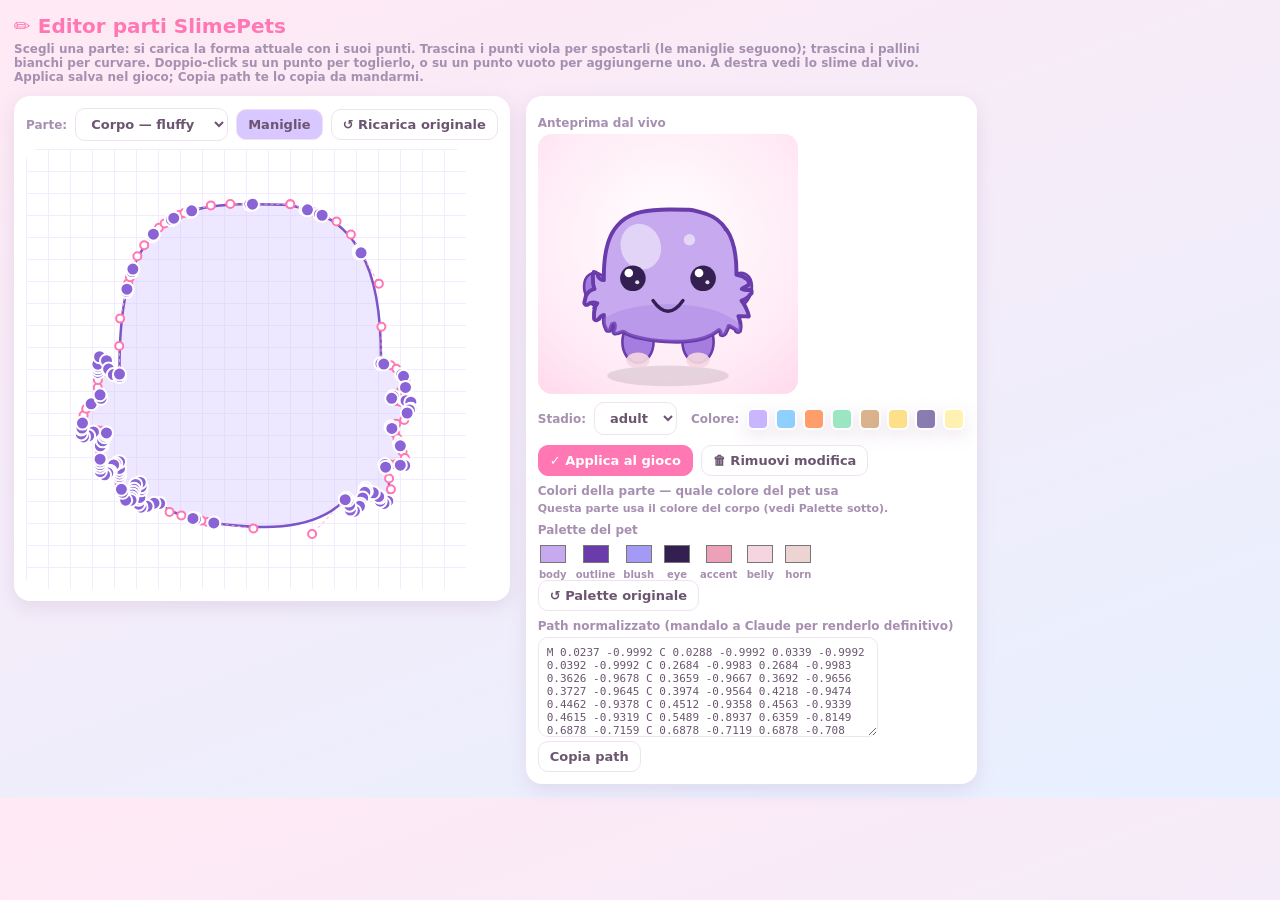
==== editor.html @ 23174497 "Editor: colori — quale colore del pet usa ogni parte + palette del pet render.js: - palette() ora ac" ====
<!doctype html>
<html lang="it">
<head>
<meta charset="utf-8" />
<meta name="viewport" content="width=device-width, initial-scale=1" />
<title>SlimePets — Editor parti</title>
<style>
  :root { --bg1:#ffe9f4; --bg2:#e7f0ff; --panel:#fff; --ink:#6b5570; --ink-soft:#a68fb0; --pink-d:#ff77b3; --line:#efe3ef; --shadow:0 6px 18px rgba(160,120,170,.18); }
  * { box-sizing:border-box; }
  body { margin:0; font-family:"Baloo 2","Quicksand","Segoe UI",system-ui,sans-serif; color:var(--ink); background:linear-gradient(160deg,var(--bg1),var(--bg2)); padding:14px; }
  h1 { font-size:20px; color:var(--pink-d); margin:0 0 4px; }
  .hint { font-size:12px; color:var(--ink-soft); font-weight:600; margin:0 0 12px; max-width:920px; }
  .wrap { display:flex; gap:16px; flex-wrap:wrap; align-items:flex-start; }
  .col { background:var(--panel); border-radius:16px; box-shadow:var(--shadow); padding:12px; }
  .toolbar { display:flex; flex-wrap:wrap; gap:8px; align-items:center; margin-bottom:8px; }
  select, button { font-family:inherit; font-weight:700; font-size:13px; color:var(--ink); border:1px solid var(--line); background:#fff; border-radius:10px; padding:7px 11px; cursor:pointer; }
  button.accent { background:var(--pink-d); color:#fff; border-color:var(--pink-d); }
  button.on { background:#d9c7ff; }
  #board { touch-action:none; border-radius:12px; background:
      linear-gradient(#f3ecff 1px, transparent 1px) 0 0/22px 22px,
      linear-gradient(90deg,#f3ecff 1px, transparent 1px) 0 0/22px 22px, #fff; display:block; }
  .lbl { font-size:12px; font-weight:800; color:var(--ink-soft); margin:8px 0 4px; }
  #out { width:340px; height:100px; font-family:ui-monospace,Consolas,monospace; font-size:11px; border:1px solid var(--line); border-radius:10px; padding:8px; color:var(--ink); background:#fff; }
  #preview { width:260px; height:260px; background:radial-gradient(circle at 50% 40%,#fff,#ffeaf5 70%,#ffd9ec); border-radius:14px; display:block; }
  .row { display:flex; gap:8px; align-items:center; flex-wrap:wrap; }
  .note { font-size:11px; color:var(--ink-soft); font-weight:600; }
  .swatches { display:flex; gap:6px; }
  .sw { width:22px; height:22px; border-radius:6px; border:2px solid #fff; box-shadow:var(--shadow); cursor:pointer; }
  .anchor { fill:#8a63d6; stroke:#fff; stroke-width:2; cursor:grab; }
  .handle { fill:#fff; stroke:#ff77b3; stroke-width:2; cursor:grab; }
  .hline { stroke:#ff9ecb; stroke-width:1; stroke-dasharray:3 3; }
  .shape { fill:#c9b6ff55; stroke:#7a55c8; stroke-width:2.5; stroke-linejoin:round; }
</style>
</head>
<body>
<h1>✏️ Editor parti SlimePets</h1>
<p class="hint">Scegli una parte: si carica la <b>forma attuale</b> con i suoi punti. Trascina i <b>punti viola</b> per spostarli (le maniglie seguono); trascina i <b>pallini bianchi</b> per curvare. <b>Doppio-click</b> su un punto per toglierlo, o su un punto vuoto per aggiungerne uno. A destra vedi lo slime dal vivo. <b>Applica</b> salva nel gioco; <b>Copia path</b> te lo copia da mandarmi.</p>

<div class="wrap">
  <div class="col">
    <div class="toolbar">
      <span class="lbl" style="margin:0">Parte:</span>
      <select id="part"></select>
      <button id="handles" class="on">Maniglie</button>
      <button id="reload">↺ Ricarica originale</button>
    </div>
    <svg id="board" width="440" height="440" viewBox="0 0 440 440"></svg>
  </div>

  <div class="col">
    <div class="lbl">Anteprima dal vivo</div>
    <svg id="preview" viewBox="0 0 200 200"></svg>
    <div class="row" style="margin-top:8px">
      <span class="lbl" style="margin:0">Stadio:</span>
      <select id="stage"><option>baby</option><option>child</option><option>teen</option><option selected>adult</option></select>
      <span class="lbl" style="margin:0 0 0 6px">Colore:</span>
      <span class="swatches" id="els"></span>
    </div>
    <div class="row" style="margin-top:10px">
      <button id="apply" class="accent">✓ Applica al gioco</button>
      <button id="reset">🗑 Rimuovi modifica</button>
    </div>
    <div class="lbl">Colori della parte — quale colore del pet usa</div>
    <div id="partColors" class="row"></div>
    <div class="lbl">Palette del pet</div>
    <div id="palette" class="row"></div>
    <div class="row"><button id="resetPal">↺ Palette originale</button></div>
    <div class="lbl">Path normalizzato (mandalo a Claude per renderlo definitivo)</div>
    <textarea id="out" readonly></textarea>
    <div class="row"><button id="copy">Copia path</button> <span class="note" id="copied"></span></div>
  </div>
</div>

<script type="module">
await fetch('./js/pet.js', { cache:'reload' });
await fetch('./js/render.js', { cache:'reload' });
const Pet = await import('./js/pet.js');
const R = await import('./js/render.js');
const renderPet = R.renderPet;
const NS='http://www.w3.org/2000/svg';

window.SLIME_PART_OVERRIDES = window.SLIME_PART_OVERRIDES || {};
window.SLIME_PART_ASPECTS = window.SLIME_PART_ASPECTS || {};
window.SLIME_PALETTE_OVERRIDE = window.SLIME_PALETTE_OVERRIDE || {};
window.SLIME_PART_COLOR_ROLES = window.SLIME_PART_COLOR_ROLES || {};
// pick up any previously saved edits
try { const o=localStorage.getItem('slime_part_overrides'); if(o) Object.assign(window.SLIME_PART_OVERRIDES, JSON.parse(o)); } catch(_){}
try { const a=localStorage.getItem('slime_part_aspects'); if(a) Object.assign(window.SLIME_PART_ASPECTS, JSON.parse(a)); } catch(_){}
try { const p=localStorage.getItem('slime_palette_override'); if(p) Object.assign(window.SLIME_PALETTE_OVERRIDE, JSON.parse(p)); } catch(_){}
try { const r=localStorage.getItem('slime_part_color_roles'); if(r) Object.assign(window.SLIME_PART_COLOR_ROLES, JSON.parse(r)); } catch(_){}

const ROLES = ['body','bodyDark','outline','shade','accent','accentDark','belly','blush','horn','eye'];
const PART_SLOTS = {
  fluffy: [], spiky: [],
  devil: [['fill','Corno','horn'],['stroke','Bordo','accentDark']],
  earOuter: [['fill','Orecchio','body'],['stroke','Bordo','outline'],['inner','Interno','blush']],
  fangMouth: [['line','Bocca','outline'],['toothFill','Dente','bianco'],['toothOutline','Bordo dente','outline']],
  openMouth: [['cavity','Cavità','eye'],['outline','Bordo','outline'],['tongue','Lingua','blush']],
};
const PAL_ROLES = ['body','outline','blush','eye','accent','belly','horn'];
function hslToHex(str){
  const m=(str||'').match(/hsl\(([\d.]+)\s+([\d.]+)%\s+([\d.]+)%/); if(!m) return '#cccccc';
  const h=+m[1]/360, s=+m[2]/100, l=+m[3]/100;
  const f=(n)=>{ const k=(n+h*12)%12; const a=s*Math.min(l,1-l); const c=l-a*Math.max(-1,Math.min(k-3,9-k,1)); return Math.round(255*c); };
  return '#'+[f(0),f(8),f(4)].map(x=>x.toString(16).padStart(2,'0')).join('');
}

const PARTS = {
  fluffy:    { label:'Corpo — fluffy', genome:{ bodyShape:'fluffy' } },
  spiky:     { label:'Corpo — spiky',  genome:{ bodyShape:'spiky' } },
  devil:     { label:'Corna — devil',  genome:{ bodyShape:'blob', horn:'devil' } },
  earOuter:  { label:'Orecchie — cat', genome:{ bodyShape:'blob', ears:'cat' } },
  fangMouth: { label:'Bocca — fang',   genome:{ bodyShape:'blob', mouth:'fang' } },
  openMouth: { label:'Bocca — open',   genome:{ bodyShape:'blob', mouth:'open' } },
};
const ELEMENTS = ['none','water','fire','grass','earth','lightning','dark','light'];
const ELCOL = { none:'#c9b6ff', water:'#8fd0ff', fire:'#ff9e6b', grass:'#9be7c4', earth:'#d9b38c', lightning:'#ffe08a', dark:'#8a7bb0', light:'#fff2b0' };

const CX=220, CY=220;
let nodes=[];        // [{a:[x,y], in:[x,y], out:[x,y]}] in CANVAS coords
let halfW=165, halfH=165, aspect=1;
let showHandles=true, element='none', drag=null;
const base = Pet.generateGenome(0x5eed1234);

const board=document.getElementById('board'), preview=document.getElementById('preview'), partSel=document.getElementById('part'), stageSel=document.getElementById('stage'), out=document.getElementById('out');
for (const k of Object.keys(PARTS)){ const o=document.createElement('option'); o.value=k; o.textContent=PARTS[k].label; partSel.appendChild(o); }
const elsBox=document.getElementById('els');
for (const e of ELEMENTS){ const s=document.createElement('span'); s.className='sw'; s.style.background=ELCOL[e]; s.title=e; s.onclick=()=>{element=e; renderPreview();}; elsBox.appendChild(s); }

// ---- parse a unit path (M/C…Z) into nodes ----
function parseUnit(d){
  const toks=d.match(/[MC]|-?\d*\.?\d+/g); if(!toks) return [];
  const anchors=[], segs=[]; let k=0;
  while(k<toks.length){
    const t=toks[k];
    if(t==='M'){ anchors.push([+toks[k+1],+toks[k+2]]); k+=3; }
    else if(t==='C'){ segs.push({c1:[+toks[k+1],+toks[k+2]], c2:[+toks[k+3],+toks[k+4]]}); anchors.push([+toks[k+5],+toks[k+6]]); k+=7; }
    else k++;
  }
  const n=segs.length;
  const nd=[];
  for(let i=0;i<n;i++){
    nd.push({ a:anchors[i].slice(), out:segs[i].c1.slice(), in:segs[(i-1+n)%n].c2.slice() });
  }
  return nd;
}
const u2c = (p)=>[CX+p[0]*halfW, CY+p[1]*halfH];
const c2u = (p)=>[(p[0]-CX)/halfW, (p[1]-CY)/halfH];

function loadPart(){
  const key=partSel.value;
  const unit = (window.SLIME_PART_OVERRIDES[key]) || R.BUILTIN_PART_UNITS[key];
  aspect = window.SLIME_PART_ASPECTS[key] || R.BUILTIN_PART_ASPECTS[key] || 1;
  const base165 = aspect<1 ? 165*aspect : 165;
  halfW = base165; halfH = base165/aspect;
  const un = parseUnit(unit);
  nodes = un.map(nd=>({ a:u2c(nd.a), in:u2c(nd.in), out:u2c(nd.out) }));
  renderPartColors();
  redraw();
}

// nodes(canvas) -> unit path string
function nodesToUnit(){
  const n=nodes.length; if(!n) return '';
  const A=nodes.map(nd=>c2u(nd.a)), I=nodes.map(nd=>c2u(nd.in)), O=nodes.map(nd=>c2u(nd.out));
  const r=v=>Math.round(v*10000)/10000;
  let d=`M ${r(A[0][0])} ${r(A[0][1])} `;
  for(let i=0;i<n;i++){ const j=(i+1)%n; d+=`C ${r(O[i][0])} ${r(O[i][1])} ${r(I[j][0])} ${r(I[j][1])} ${r(A[j][0])} ${r(A[j][1])} `; }
  return d+'Z';
}
// nodes(canvas) -> board path string (canvas coords)
function nodesToBoard(){
  const n=nodes.length; if(!n) return '';
  let d=`M ${nodes[0].a[0]} ${nodes[0].a[1]} `;
  for(let i=0;i<n;i++){ const j=(i+1)%n; d+=`C ${nodes[i].out[0]} ${nodes[i].out[1]} ${nodes[j].in[0]} ${nodes[j].in[1]} ${nodes[j].a[0]} ${nodes[j].a[1]} `; }
  return d+'Z';
}

function applyLive(){
  const key=partSel.value;
  window.SLIME_PART_OVERRIDES[key]=nodesToUnit();
  window.SLIME_PART_ASPECTS[key]=aspect;
  out.value=nodesToUnit();
}
function renderPreview(){
  const g={ ...base, bodyShape:'blob', eyes:'round', mouth:'smile', ears:'none', horn:'none', nose:'none', tail:'none', pattern:'none', cheeks:'none', element, ...PARTS[partSel.value].genome };
  preview.innerHTML=''; renderPet(preview, g, stageSel.value, { element });
}
function persistColors(){
  localStorage.setItem('slime_palette_override', JSON.stringify(window.SLIME_PALETTE_OVERRIDE));
  localStorage.setItem('slime_part_color_roles', JSON.stringify(window.SLIME_PART_COLOR_ROLES));
}
function renderPartColors(){
  const key=partSel.value; const box=document.getElementById('partColors'); box.innerHTML='';
  const slots=PART_SLOTS[key]||[];
  if(!slots.length){ box.innerHTML='<span class="note">Questa parte usa il colore del corpo (vedi Palette sotto).</span>'; return; }
  const roles = window.SLIME_PART_COLOR_ROLES[key] = window.SLIME_PART_COLOR_ROLES[key] || {};
  for(const [slot,label,def] of slots){
    const wrap=document.createElement('label'); wrap.style.cssText='font-size:11px;font-weight:700;color:var(--ink-soft);display:flex;flex-direction:column;gap:2px';
    const sel=document.createElement('select');
    const o0=document.createElement('option'); o0.value=''; o0.textContent='default ('+def+')'; sel.appendChild(o0);
    for(const r of ROLES){ const o=document.createElement('option'); o.value=r; o.textContent=r; sel.appendChild(o); }
    sel.value = roles[slot]||'';
    sel.onchange=()=>{ if(sel.value) roles[slot]=sel.value; else delete roles[slot]; persistColors(); renderPreview(); };
    wrap.appendChild(document.createTextNode(label)); wrap.appendChild(sel); box.appendChild(wrap);
  }
}
function renderPalette(){
  const box=document.getElementById('palette'); box.innerHTML='';
  const pal=R.paletteOf({ ...base, element });
  for(const r of PAL_ROLES){
    const wrap=document.createElement('label'); wrap.style.cssText='font-size:10px;font-weight:700;color:var(--ink-soft);display:flex;flex-direction:column;align-items:center;gap:2px';
    const inp=document.createElement('input'); inp.type='color';
    inp.value=window.SLIME_PALETTE_OVERRIDE[r]||hslToHex(pal[r]);
    inp.style.cssText='width:30px;height:26px;border:none;background:none;cursor:pointer;padding:0';
    inp.oninput=()=>{ window.SLIME_PALETTE_OVERRIDE[r]=inp.value; persistColors(); renderPreview(); };
    wrap.appendChild(inp); wrap.appendChild(document.createTextNode(r)); box.appendChild(wrap);
  }
}
function redraw(){
  applyLive();
  let svg=`<path class="shape" d="${nodesToBoard()}"/>`;
  if(showHandles){
    nodes.forEach((nd,i)=>{
      svg+=`<line class="hline" x1="${nd.a[0]}" y1="${nd.a[1]}" x2="${nd.in[0]}" y2="${nd.in[1]}"/>`;
      svg+=`<line class="hline" x1="${nd.a[0]}" y1="${nd.a[1]}" x2="${nd.out[0]}" y2="${nd.out[1]}"/>`;
      svg+=`<circle class="handle" cx="${nd.in[0]}" cy="${nd.in[1]}" r="4" data-i="${i}" data-t="in"/>`;
      svg+=`<circle class="handle" cx="${nd.out[0]}" cy="${nd.out[1]}" r="4" data-i="${i}" data-t="out"/>`;
    });
  }
  nodes.forEach((nd,i)=>{ svg+=`<circle class="anchor" cx="${nd.a[0]}" cy="${nd.a[1]}" r="6.5" data-i="${i}" data-t="a"/>`; });
  board.innerHTML=svg;
  renderPreview();
}

function boardPt(ev){ const r=board.getBoundingClientRect(); return [(ev.clientX-r.left)*440/r.width, (ev.clientY-r.top)*440/r.height]; }
board.addEventListener('pointerdown',(ev)=>{
  const t=ev.target;
  if(t.tagName==='circle'){ drag={i:+t.getAttribute('data-i'), t:t.getAttribute('data-t')}; board.setPointerCapture(ev.pointerId); }
});
board.addEventListener('pointermove',(ev)=>{
  if(!drag) return; const p=boardPt(ev); const nd=nodes[drag.i];
  if(drag.t==='a'){ const dx=p[0]-nd.a[0], dy=p[1]-nd.a[1]; nd.a=[p[0],p[1]]; nd.in=[nd.in[0]+dx,nd.in[1]+dy]; nd.out=[nd.out[0]+dx,nd.out[1]+dy]; }
  else { nd[drag.t]=[p[0],p[1]]; }
  redraw();
});
board.addEventListener('pointerup',()=>{ drag=null; });
board.addEventListener('dblclick',(ev)=>{
  const t=ev.target;
  if(t.tagName==='circle' && t.getAttribute('data-t')==='a'){
    if(nodes.length>3){ nodes.splice(+t.getAttribute('data-i'),1); redraw(); }
    return;
  }
  // add a node at the clicked position (between nearest two anchors)
  const p=boardPt(ev); let best=0, bd=1e9;
  for(let i=0;i<nodes.length;i++){ const j=(i+1)%nodes.length; const mx=(nodes[i].a[0]+nodes[j].a[0])/2, my=(nodes[i].a[1]+nodes[j].a[1])/2; const d=(mx-p[0])**2+(my-p[1])**2; if(d<bd){bd=d;best=i;} }
  nodes.splice(best+1,0,{ a:[p[0],p[1]], in:[p[0]-14,p[1]], out:[p[0]+14,p[1]] });
  redraw();
});

document.getElementById('handles').onclick=(e)=>{ showHandles=!showHandles; e.target.classList.toggle('on',showHandles); redraw(); };
document.getElementById('reload').onclick=()=>{ const key=partSel.value; delete window.SLIME_PART_OVERRIDES[key]; delete window.SLIME_PART_ASPECTS[key]; loadPart(); flash('originale caricato'); };
document.getElementById('apply').onclick=()=>{ applyLive(); localStorage.setItem('slime_part_overrides',JSON.stringify(window.SLIME_PART_OVERRIDES)); localStorage.setItem('slime_part_aspects',JSON.stringify(window.SLIME_PART_ASPECTS)); flash('salvato ✓'); };
document.getElementById('reset').onclick=()=>{ const key=partSel.value; delete window.SLIME_PART_OVERRIDES[key]; delete window.SLIME_PART_ASPECTS[key]; localStorage.setItem('slime_part_overrides',JSON.stringify(window.SLIME_PART_OVERRIDES)); localStorage.setItem('slime_part_aspects',JSON.stringify(window.SLIME_PART_ASPECTS)); loadPart(); flash('modifica rimossa'); };
document.getElementById('copy').onclick=async()=>{ try{ await navigator.clipboard.writeText(out.value); flash('copiato ✓'); }catch(_){} };
document.getElementById('resetPal').onclick=()=>{ window.SLIME_PALETTE_OVERRIDE={}; persistColors(); renderPalette(); renderPreview(); flash('palette originale'); };
partSel.onchange=loadPart;
stageSel.onchange=renderPreview;
function flash(t){ const c=document.getElementById('copied'); c.textContent=t; setTimeout(()=>c.textContent='',1600); }

renderPalette();
loadPart();
</script>
</body>
</html>
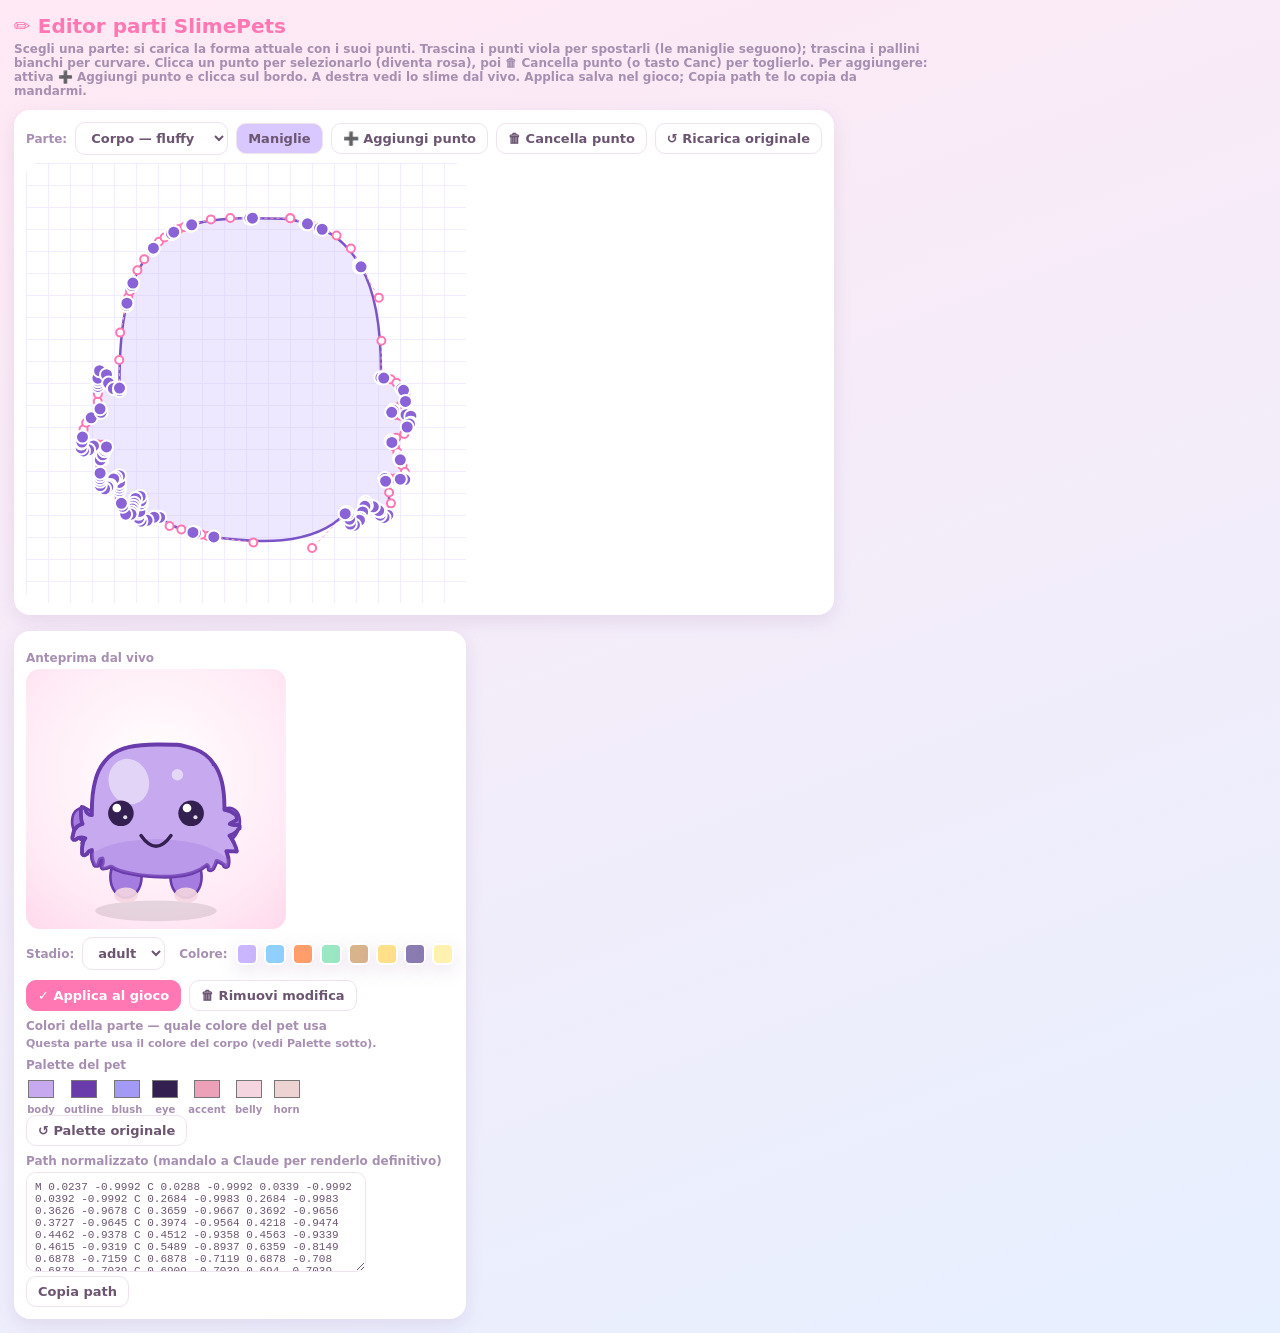
==== commit 7a94cef5: "Editor: niente aggiunta accidentale; selezione + cancellazione punti - Click su un punto = lo SELEZI" ====
--- a/editor.html
+++ b/editor.html
@@ -34,7 +34,7 @@
 </head>
 <body>
 <h1>✏️ Editor parti SlimePets</h1>
-<p class="hint">Scegli una parte: si carica la <b>forma attuale</b> con i suoi punti. Trascina i <b>punti viola</b> per spostarli (le maniglie seguono); trascina i <b>pallini bianchi</b> per curvare. <b>Doppio-click</b> su un punto per toglierlo, o su un punto vuoto per aggiungerne uno. A destra vedi lo slime dal vivo. <b>Applica</b> salva nel gioco; <b>Copia path</b> te lo copia da mandarmi.</p>
+<p class="hint">Scegli una parte: si carica la <b>forma attuale</b> con i suoi punti. Trascina i <b>punti viola</b> per spostarli (le maniglie seguono); trascina i <b>pallini bianchi</b> per curvare. <b>Clicca un punto per selezionarlo</b> (diventa rosa), poi <b>🗑 Cancella punto</b> (o tasto Canc) per toglierlo. Per aggiungere: attiva <b>➕ Aggiungi punto</b> e clicca sul bordo. A destra vedi lo slime dal vivo. <b>Applica</b> salva nel gioco; <b>Copia path</b> te lo copia da mandarmi.</p>
 
 <div class="wrap">
   <div class="col">
@@ -42,6 +42,8 @@
       <span class="lbl" style="margin:0">Parte:</span>
       <select id="part"></select>
       <button id="handles" class="on">Maniglie</button>
+      <button id="addmode">➕ Aggiungi punto</button>
+      <button id="delpt">🗑 Cancella punto</button>
       <button id="reload">↺ Ricarica originale</button>
     </div>
     <svg id="board" width="440" height="440" viewBox="0 0 440 440"></svg>
@@ -119,7 +121,7 @@
 const CX=220, CY=220;
 let nodes=[];        // [{a:[x,y], in:[x,y], out:[x,y]}] in CANVAS coords
 let halfW=165, halfH=165, aspect=1;
-let showHandles=true, element='none', drag=null;
+let showHandles=true, element='none', drag=null, selected=null, addMode=false;
 const base = Pet.generateGenome(0x5eed1234);
 
 const board=document.getElementById('board'), preview=document.getElementById('preview'), partSel=document.getElementById('part'), stageSel=document.getElementById('stage'), out=document.getElementById('out');
@@ -155,6 +157,7 @@
   halfW = base165; halfH = base165/aspect;
   const un = parseUnit(unit);
   nodes = un.map(nd=>({ a:u2c(nd.a), in:u2c(nd.in), out:u2c(nd.out) }));
+  selected=null;
   renderPartColors();
   redraw();
 }
@@ -228,7 +231,7 @@
       svg+=`<circle class="handle" cx="${nd.out[0]}" cy="${nd.out[1]}" r="4" data-i="${i}" data-t="out"/>`;
     });
   }
-  nodes.forEach((nd,i)=>{ svg+=`<circle class="anchor" cx="${nd.a[0]}" cy="${nd.a[1]}" r="6.5" data-i="${i}" data-t="a"/>`; });
+  nodes.forEach((nd,i)=>{ const sel=i===selected; svg+=`<circle class="anchor" cx="${nd.a[0]}" cy="${nd.a[1]}" r="${sel?8.5:6.5}" ${sel?'style="fill:#ff3399"':''} data-i="${i}" data-t="a"/>`; });
   board.innerHTML=svg;
   renderPreview();
 }
@@ -236,7 +239,19 @@
 function boardPt(ev){ const r=board.getBoundingClientRect(); return [(ev.clientX-r.left)*440/r.width, (ev.clientY-r.top)*440/r.height]; }
 board.addEventListener('pointerdown',(ev)=>{
   const t=ev.target;
-  if(t.tagName==='circle'){ drag={i:+t.getAttribute('data-i'), t:t.getAttribute('data-t')}; board.setPointerCapture(ev.pointerId); }
+  if(t.tagName==='circle'){
+    drag={i:+t.getAttribute('data-i'), t:t.getAttribute('data-t')};
+    if(drag.t==='a') selected=drag.i;
+    try{ board.setPointerCapture(ev.pointerId); }catch(_){}
+    redraw(); return;
+  }
+  // click on empty area
+  if(addMode){
+    const p=boardPt(ev); let best=0, bd=1e9;
+    for(let i=0;i<nodes.length;i++){ const j=(i+1)%nodes.length; const mx=(nodes[i].a[0]+nodes[j].a[0])/2, my=(nodes[i].a[1]+nodes[j].a[1])/2; const d=(mx-p[0])**2+(my-p[1])**2; if(d<bd){bd=d;best=i;} }
+    nodes.splice(best+1,0,{ a:[p[0],p[1]], in:[p[0]-14,p[1]], out:[p[0]+14,p[1]] });
+    selected=best+1; redraw();
+  } else { selected=null; redraw(); }
 });
 board.addEventListener('pointermove',(ev)=>{
   if(!drag) return; const p=boardPt(ev); const nd=nodes[drag.i];
@@ -245,21 +260,13 @@
   redraw();
 });
 board.addEventListener('pointerup',()=>{ drag=null; });
-board.addEventListener('dblclick',(ev)=>{
-  const t=ev.target;
-  if(t.tagName==='circle' && t.getAttribute('data-t')==='a'){
-    if(nodes.length>3){ nodes.splice(+t.getAttribute('data-i'),1); redraw(); }
-    return;
-  }
-  // add a node at the clicked position (between nearest two anchors)
-  const p=boardPt(ev); let best=0, bd=1e9;
-  for(let i=0;i<nodes.length;i++){ const j=(i+1)%nodes.length; const mx=(nodes[i].a[0]+nodes[j].a[0])/2, my=(nodes[i].a[1]+nodes[j].a[1])/2; const d=(mx-p[0])**2+(my-p[1])**2; if(d<bd){bd=d;best=i;} }
-  nodes.splice(best+1,0,{ a:[p[0],p[1]], in:[p[0]-14,p[1]], out:[p[0]+14,p[1]] });
-  redraw();
-});
+function deleteSelected(){ if(selected!=null && nodes.length>3){ nodes.splice(selected,1); selected=null; redraw(); } }
+window.addEventListener('keydown',(ev)=>{ if((ev.key==='Delete'||ev.key==='Backspace') && selected!=null){ ev.preventDefault(); deleteSelected(); } });
 
 document.getElementById('handles').onclick=(e)=>{ showHandles=!showHandles; e.target.classList.toggle('on',showHandles); redraw(); };
-document.getElementById('reload').onclick=()=>{ const key=partSel.value; delete window.SLIME_PART_OVERRIDES[key]; delete window.SLIME_PART_ASPECTS[key]; loadPart(); flash('originale caricato'); };
+document.getElementById('addmode').onclick=(e)=>{ addMode=!addMode; e.target.classList.toggle('on',addMode); };
+document.getElementById('delpt').onclick=deleteSelected;
+document.getElementById('reload').onclick=()=>{ const key=partSel.value; delete window.SLIME_PART_OVERRIDES[key]; delete window.SLIME_PART_ASPECTS[key]; selected=null; loadPart(); flash('originale caricato'); };
 document.getElementById('apply').onclick=()=>{ applyLive(); localStorage.setItem('slime_part_overrides',JSON.stringify(window.SLIME_PART_OVERRIDES)); localStorage.setItem('slime_part_aspects',JSON.stringify(window.SLIME_PART_ASPECTS)); flash('salvato ✓'); };
 document.getElementById('reset').onclick=()=>{ const key=partSel.value; delete window.SLIME_PART_OVERRIDES[key]; delete window.SLIME_PART_ASPECTS[key]; localStorage.setItem('slime_part_overrides',JSON.stringify(window.SLIME_PART_OVERRIDES)); localStorage.setItem('slime_part_aspects',JSON.stringify(window.SLIME_PART_ASPECTS)); loadPart(); flash('modifica rimossa'); };
 document.getElementById('copy').onclick=async()=>{ try{ await navigator.clipboard.writeText(out.value); flash('copiato ✓'); }catch(_){} };
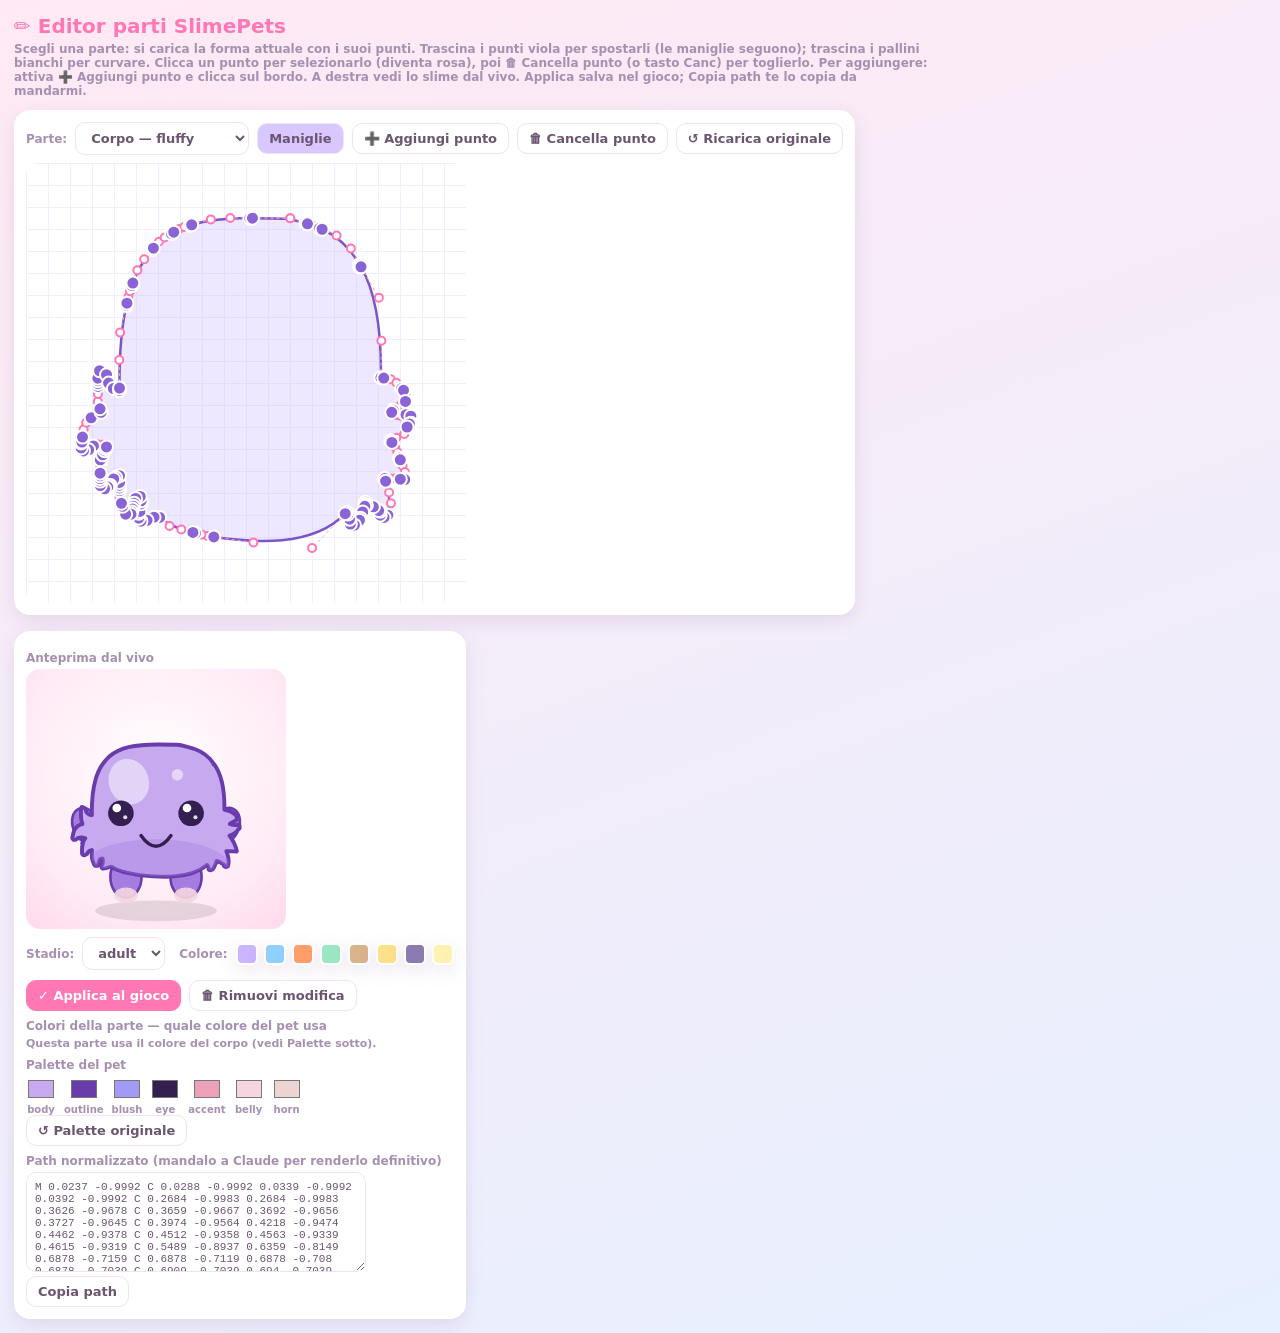
==== commit 114f610e: "Orecchie round: forma ridisegnata (tracciata dall'SVG) Nuova parte 'roundOuter': esterno (corpo+outl" ====
--- a/editor.html
+++ b/editor.html
@@ -96,6 +96,7 @@
   fluffy: [], spiky: [],
   devil: [['fill','Corno','horn'],['stroke','Bordo','accentDark']],
   earOuter: [['fill','Orecchio','body'],['stroke','Bordo','outline'],['inner','Interno','blush']],
+  roundOuter: [['fill','Orecchio','body'],['stroke','Bordo','outline'],['inner','Interno','blush']],
   fangMouth: [['line','Bocca','outline'],['toothFill','Dente','bianco'],['toothOutline','Bordo dente','outline']],
   openMouth: [['cavity','Cavità','eye'],['outline','Bordo','outline'],['tongue','Lingua','blush']],
 };
@@ -112,6 +113,7 @@
   spiky:     { label:'Corpo — spiky',  genome:{ bodyShape:'spiky' } },
   devil:     { label:'Corna — devil',  genome:{ bodyShape:'blob', horn:'devil' } },
   earOuter:  { label:'Orecchie — cat', genome:{ bodyShape:'blob', ears:'cat' } },
+  roundOuter:{ label:'Orecchie — round', genome:{ bodyShape:'blob', ears:'round' } },
   fangMouth: { label:'Bocca — fang',   genome:{ bodyShape:'blob', mouth:'fang' } },
   openMouth: { label:'Bocca — open',   genome:{ bodyShape:'blob', mouth:'open' } },
 };
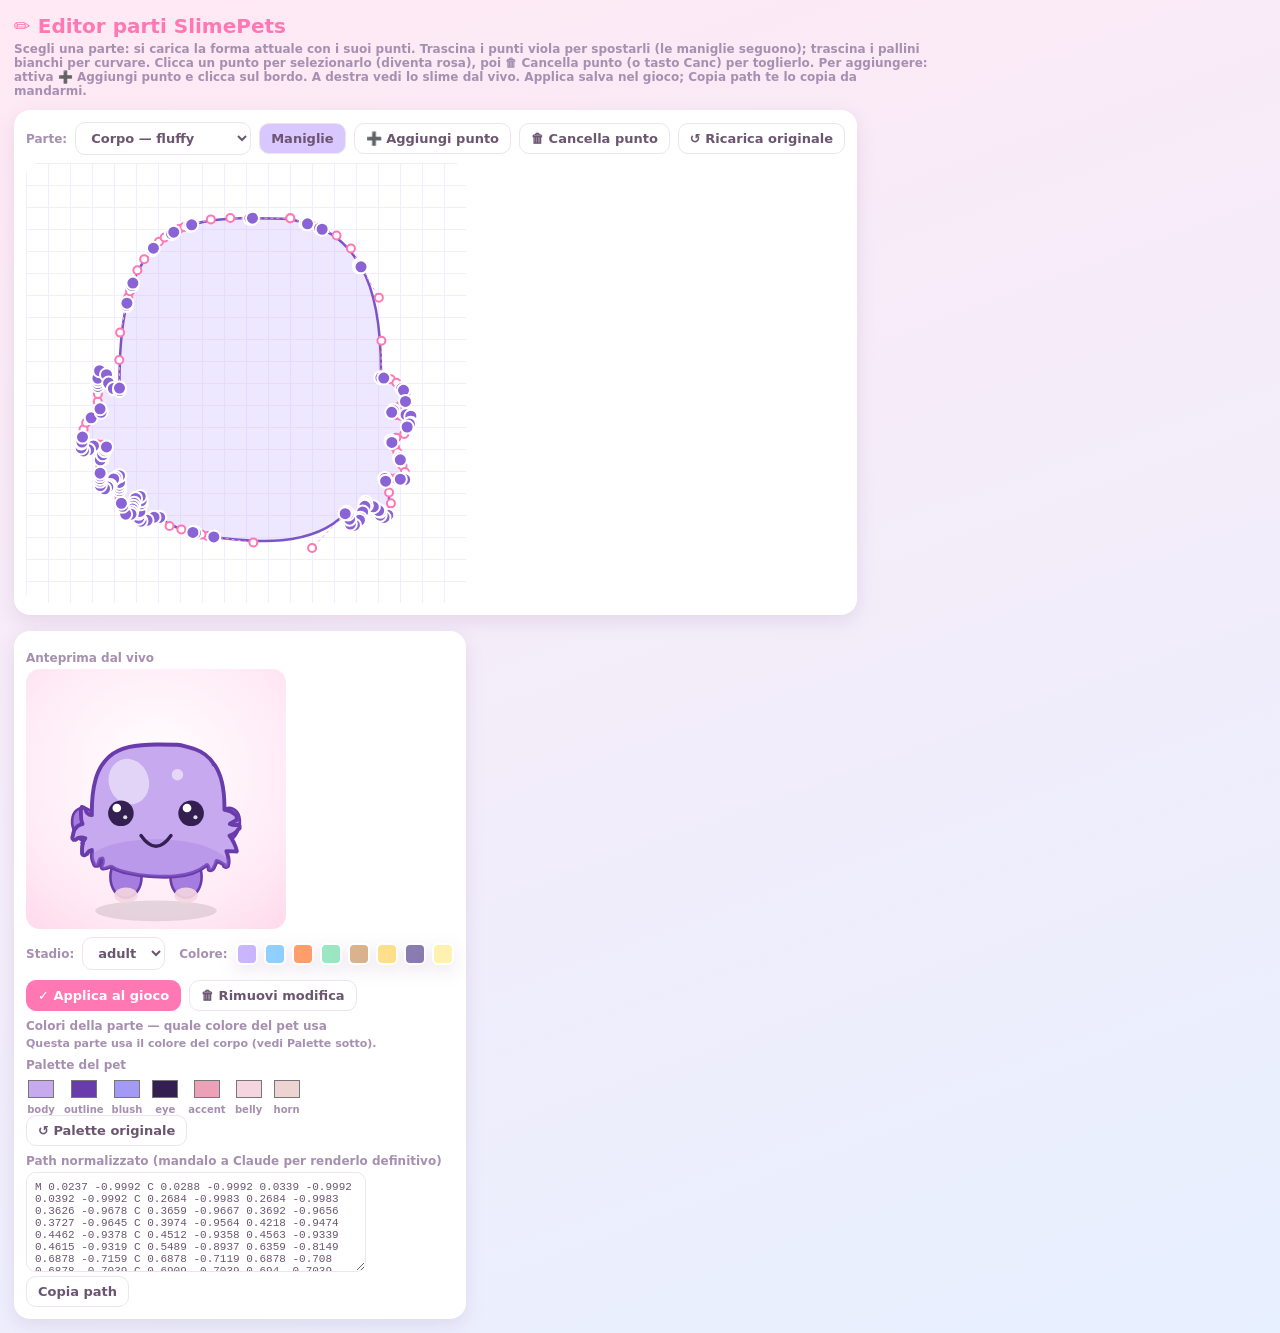
==== commit a4797180: "Orecchie: round +45° (tot 90° esterno) + bunny ridisegnate - round: rotazione punte 45->90° verso l'" ====
--- a/editor.html
+++ b/editor.html
@@ -97,6 +97,7 @@
   devil: [['fill','Corno','horn'],['stroke','Bordo','accentDark']],
   earOuter: [['fill','Orecchio','body'],['stroke','Bordo','outline'],['inner','Interno','blush']],
   roundOuter: [['fill','Orecchio','body'],['stroke','Bordo','outline'],['inner','Interno','blush']],
+  bunnyOuter: [['fill','Orecchio','body'],['stroke','Bordo','outline'],['inner','Interno','blush']],
   fangMouth: [['line','Bocca','outline'],['toothFill','Dente','bianco'],['toothOutline','Bordo dente','outline']],
   openMouth: [['cavity','Cavità','eye'],['outline','Bordo','outline'],['tongue','Lingua','blush']],
 };
@@ -114,6 +115,7 @@
   devil:     { label:'Corna — devil',  genome:{ bodyShape:'blob', horn:'devil' } },
   earOuter:  { label:'Orecchie — cat', genome:{ bodyShape:'blob', ears:'cat' } },
   roundOuter:{ label:'Orecchie — round', genome:{ bodyShape:'blob', ears:'round' } },
+  bunnyOuter:{ label:'Orecchie — bunny', genome:{ bodyShape:'blob', ears:'bunny' } },
   fangMouth: { label:'Bocca — fang',   genome:{ bodyShape:'blob', mouth:'fang' } },
   openMouth: { label:'Bocca — open',   genome:{ bodyShape:'blob', mouth:'open' } },
 };
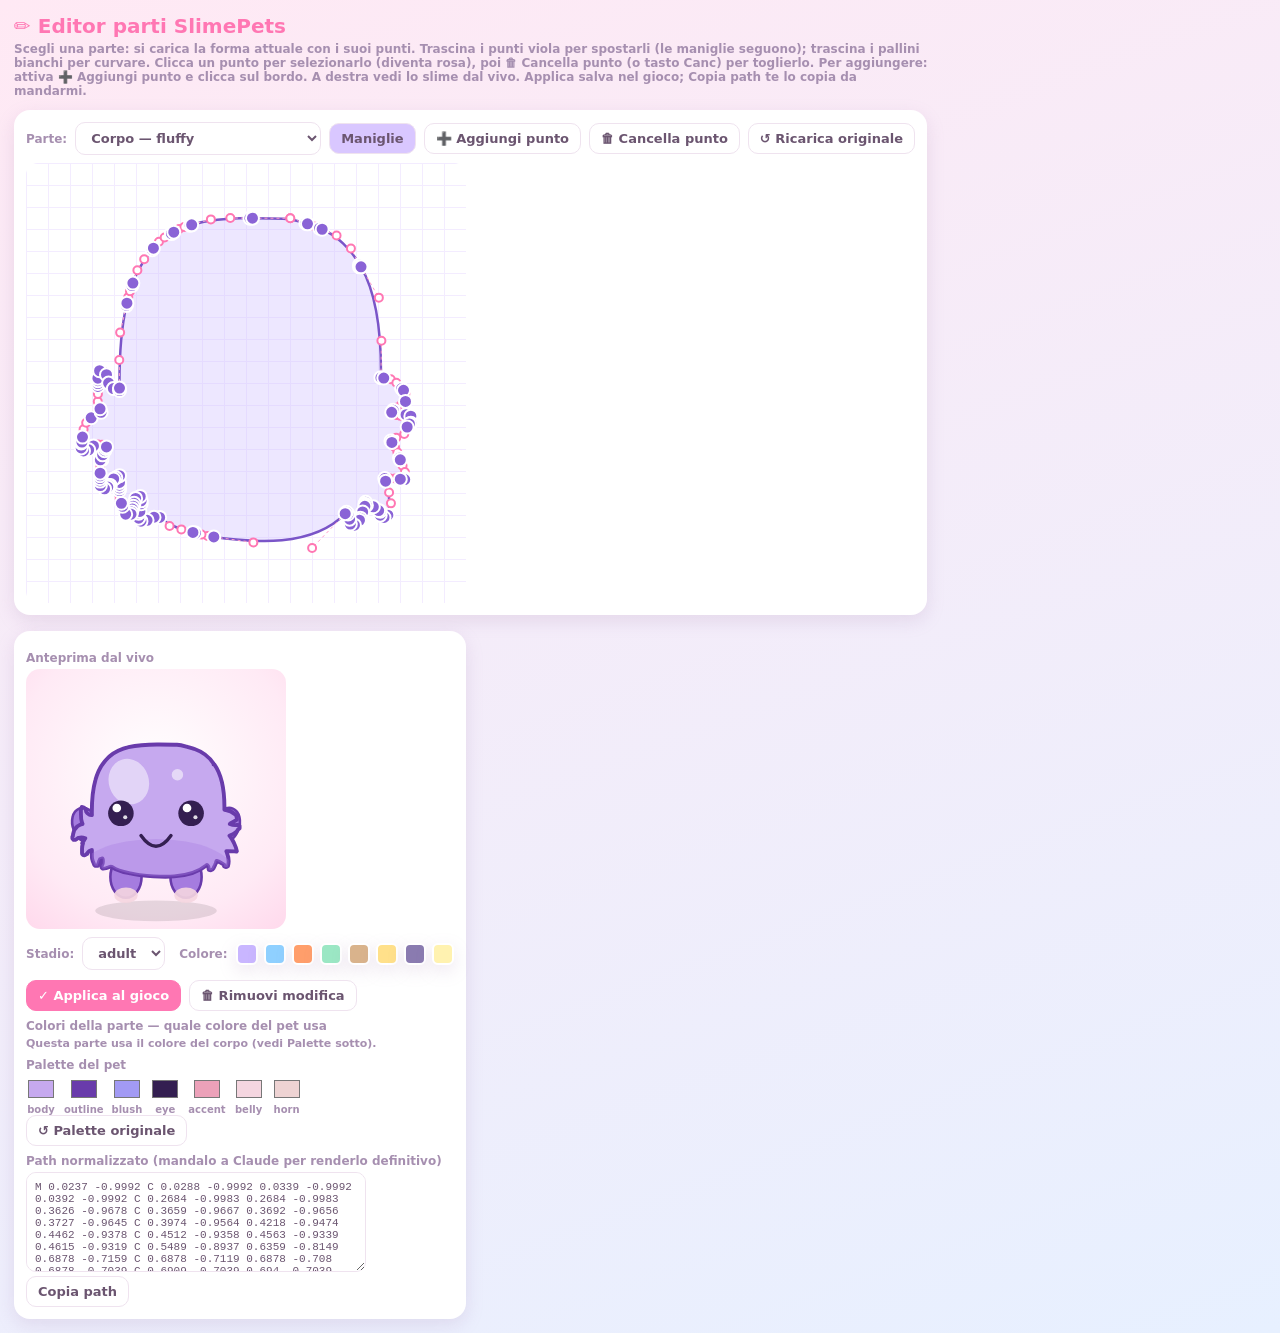
==== commit c8f66e83: "Editor: modificabili anche i path INTERNI (dente, lingua, interni orecchie) - render: dente fang, li" ====
--- a/editor.html
+++ b/editor.html
@@ -30,6 +30,7 @@
   .handle { fill:#fff; stroke:#ff77b3; stroke-width:2; cursor:grab; }
   .hline { stroke:#ff9ecb; stroke-width:1; stroke-dasharray:3 3; }
   .shape { fill:#c9b6ff55; stroke:#7a55c8; stroke-width:2.5; stroke-linejoin:round; }
+  .guide { fill:#00000010; stroke:#9a8ac0; stroke-width:2; stroke-dasharray:6 5; pointer-events:none; }
 </style>
 </head>
 <body>
@@ -96,10 +97,16 @@
   fluffy: [], spiky: [],
   devil: [['fill','Corno','horn'],['stroke','Bordo','accentDark']],
   earOuter: [['fill','Orecchio','body'],['stroke','Bordo','outline'],['inner','Interno','blush']],
+  earInner: [],
   roundOuter: [['fill','Orecchio','body'],['stroke','Bordo','outline'],['inner','Interno','blush']],
+  fluffyEar: [['fill','Orecchio','body'],['stroke','Bordo','outline'],['inner','Interno','blush']],
+  fluffyEarInner: [],
   bunnyOuter: [['fill','Orecchio','body'],['stroke','Bordo','outline'],['inner','Interno','blush']],
+  bunnyInner: [],
   fangMouth: [['line','Bocca','outline'],['toothFill','Dente','bianco'],['toothOutline','Bordo dente','outline']],
+  fangTooth: [],
   openMouth: [['cavity','Cavità','eye'],['outline','Bordo','outline'],['tongue','Lingua','blush']],
+  openTongue: [],
 };
 const PAL_ROLES = ['body','outline','blush','eye','accent','belly','horn'];
 function hslToHex(str){
@@ -114,10 +121,21 @@
   spiky:     { label:'Corpo — spiky',  genome:{ bodyShape:'spiky' } },
   devil:     { label:'Corna — devil',  genome:{ bodyShape:'blob', horn:'devil' } },
   earOuter:  { label:'Orecchie — cat', genome:{ bodyShape:'blob', ears:'cat' } },
+  earInner:  { label:'Orecchie — cat (interno)', genome:{ bodyShape:'blob', ears:'cat' } },
   roundOuter:{ label:'Orecchie — round', genome:{ bodyShape:'blob', ears:'round' } },
+  fluffyEar: { label:'Orecchie — fluffy', genome:{ bodyShape:'blob', ears:'fluffy' } },
+  fluffyEarInner:{ label:'Orecchie — fluffy (interno)', genome:{ bodyShape:'blob', ears:'fluffy' } },
   bunnyOuter:{ label:'Orecchie — bunny', genome:{ bodyShape:'blob', ears:'bunny' } },
+  bunnyInner:{ label:'Orecchie — bunny (interno)', genome:{ bodyShape:'blob', ears:'bunny' } },
   fangMouth: { label:'Bocca — fang',   genome:{ bodyShape:'blob', mouth:'fang' } },
+  fangTooth: { label:'Bocca — fang (dente)', genome:{ bodyShape:'blob', mouth:'fang' } },
   openMouth: { label:'Bocca — open',   genome:{ bodyShape:'blob', mouth:'open' } },
+  openTongue:{ label:'Bocca — open (lingua)', genome:{ bodyShape:'blob', mouth:'open' } },
+};
+// inner parts show their outer sibling as a dashed reference guide.
+const PARENT = {
+  earInner:'earOuter', fluffyEarInner:'fluffyEar', bunnyInner:'bunnyOuter',
+  fangTooth:'fangMouth', openTongue:'openMouth',
 };
 const ELEMENTS = ['none','water','fire','grass','earth','lightning','dark','light'];
 const ELCOL = { none:'#c9b6ff', water:'#8fd0ff', fire:'#ff9e6b', grass:'#9be7c4', earth:'#d9b38c', lightning:'#ffe08a', dark:'#8a7bb0', light:'#fff2b0' };
@@ -224,9 +242,20 @@
     wrap.appendChild(inp); wrap.appendChild(document.createTextNode(r)); box.appendChild(wrap);
   }
 }
+// map a unit path string to board coords using the current frame (like u2c).
+function unitToBoard(unit){
+  let i=0;
+  return unit.replace(/-?\d*\.?\d+/g, n=>{ const v=parseFloat(n); return ((i++%2===0)?(CX+v*halfW):(CY+v*halfH)).toFixed(2); });
+}
 function redraw(){
   applyLive();
-  let svg=`<path class="shape" d="${nodesToBoard()}"/>`;
+  let svg='';
+  const par = PARENT[partSel.value];
+  if(par){
+    const pu = (window.SLIME_PART_OVERRIDES[par]) || R.BUILTIN_PART_UNITS[par];
+    if(pu) svg += `<path class="guide" d="${unitToBoard(pu)}"/>`;
+  }
+  svg += `<path class="shape" d="${nodesToBoard()}"/>`;
   if(showHandles){
     nodes.forEach((nd,i)=>{
       svg+=`<line class="hline" x1="${nd.a[0]}" y1="${nd.a[1]}" x2="${nd.in[0]}" y2="${nd.in[1]}"/>`;
